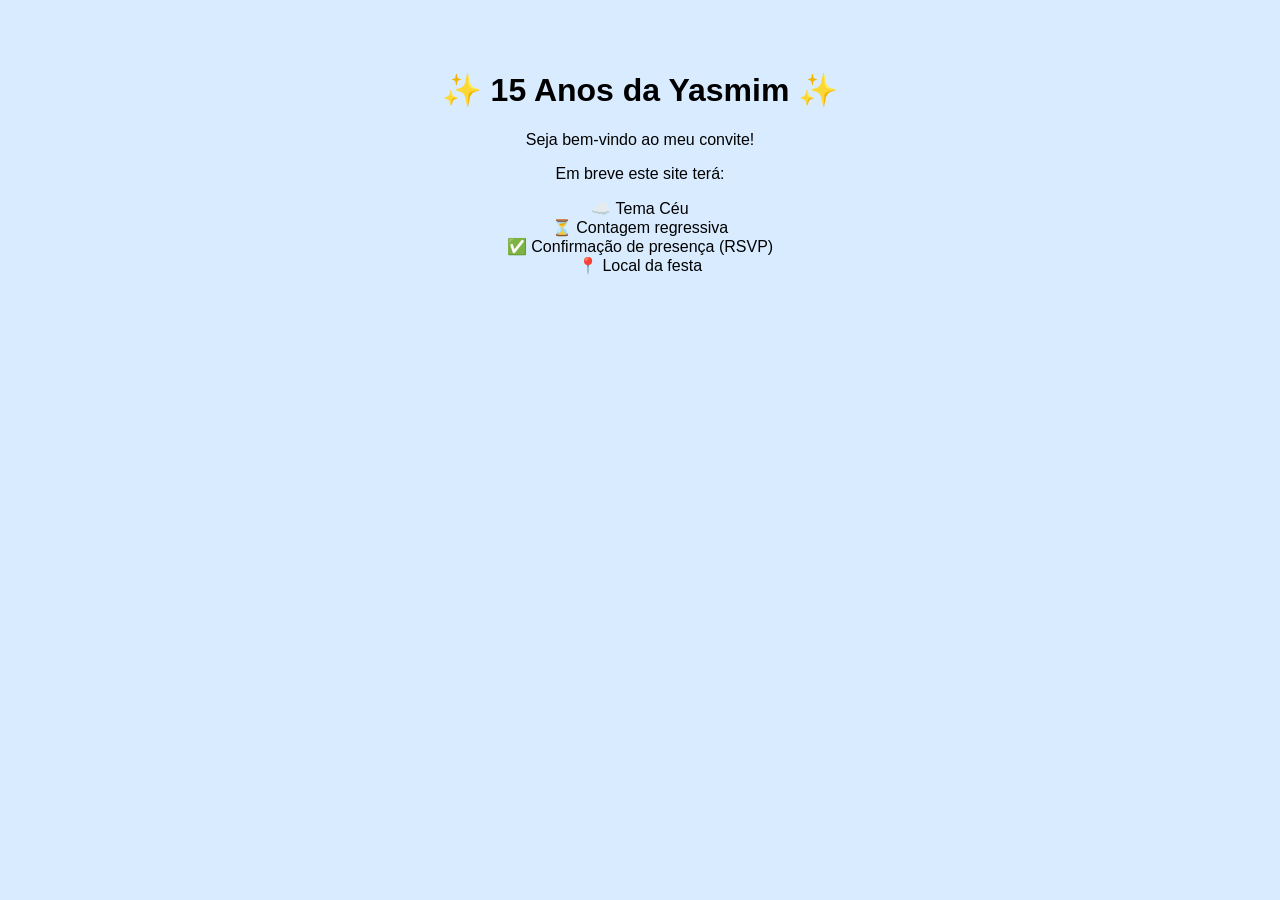
==== index.html @ 37d9892b "Create index.html" ====
<!DOCTYPE html>
<html lang="pt-BR">
<head>
<meta charset="UTF-8">
<meta name="viewport" content="width=device-width, initial-scale=1.0">
<title>15 Anos • Yasmim</title>
</head>

<body style="margin:0;background:#d9ecff;font-family:Arial,sans-serif;text-align:center;padding:50px;">

<h1>✨ 15 Anos da Yasmim ✨</h1>

<p>Seja bem-vindo ao meu convite!</p>

<p>Em breve este site terá:</p>

<p>☁️ Tema Céu<br>
⏳ Contagem regressiva<br>
✅ Confirmação de presença (RSVP)<br>
📍 Local da festa</p>

</body>
</html>
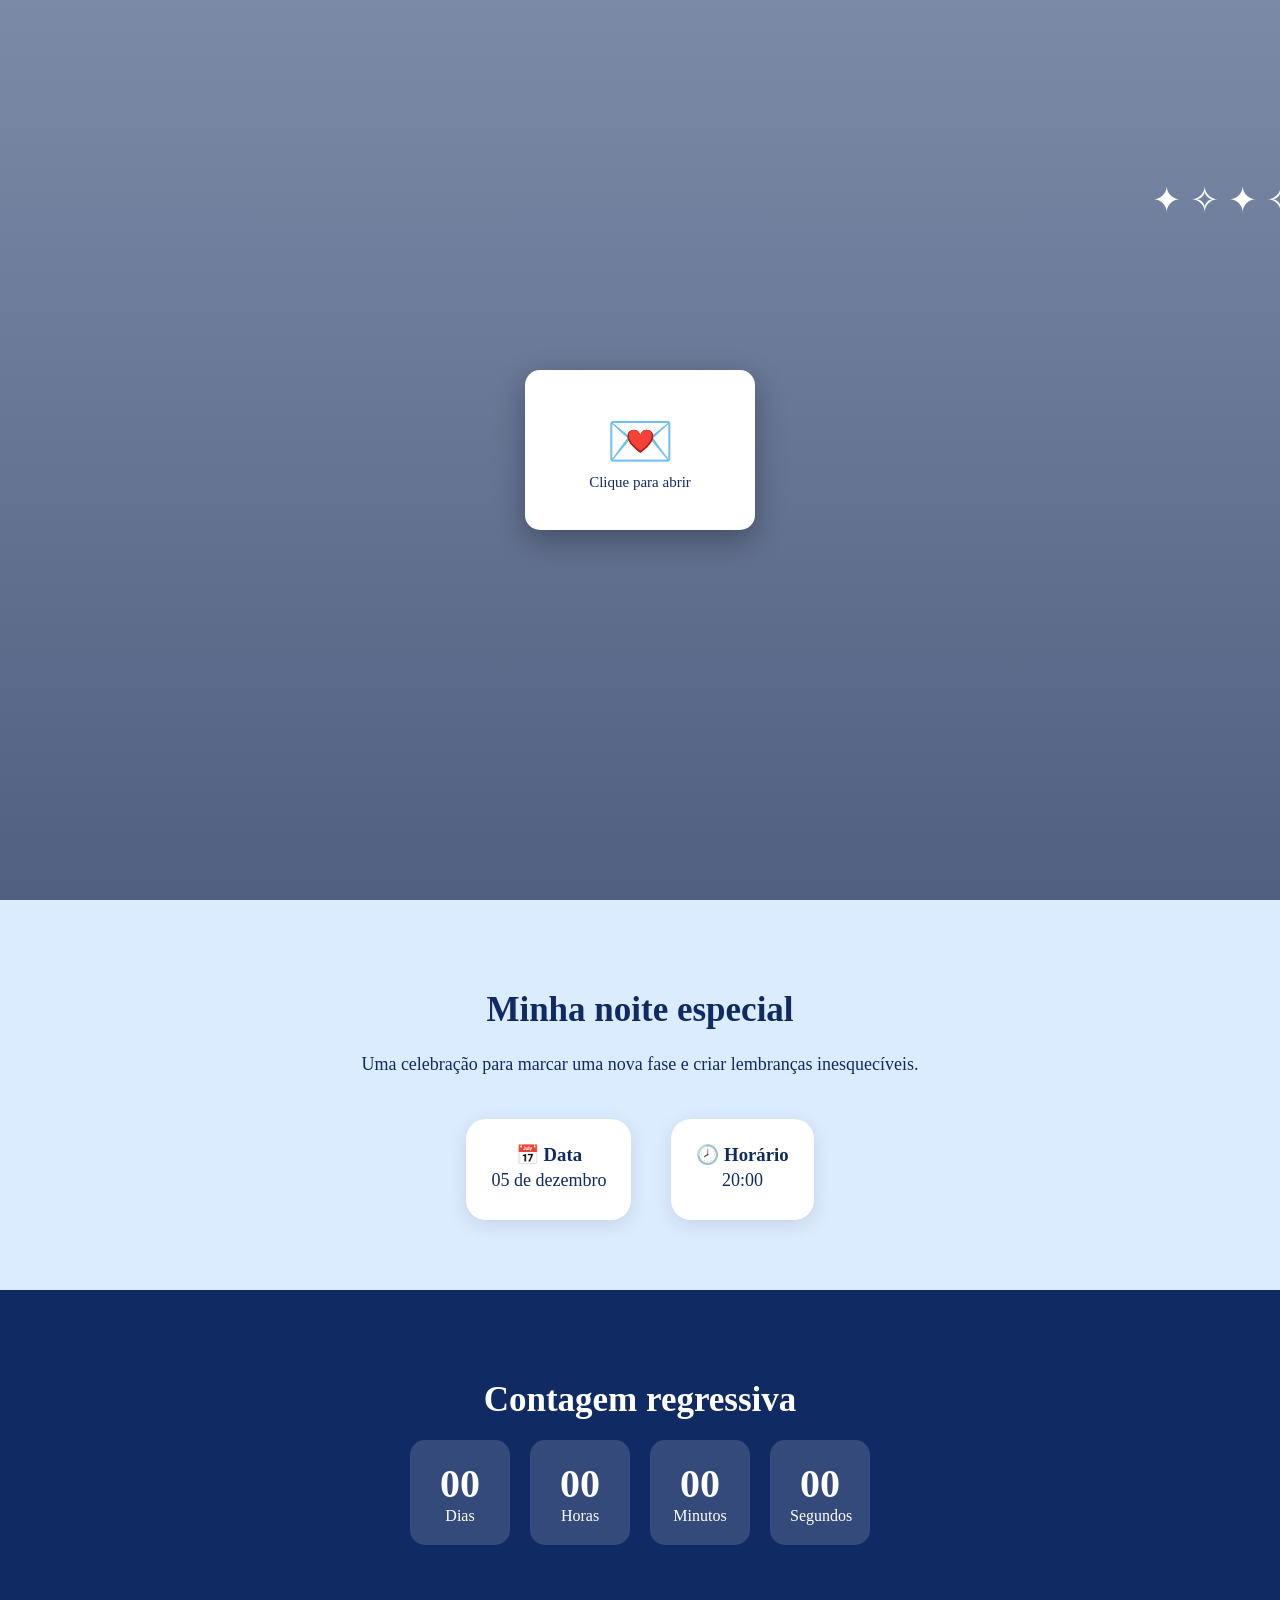
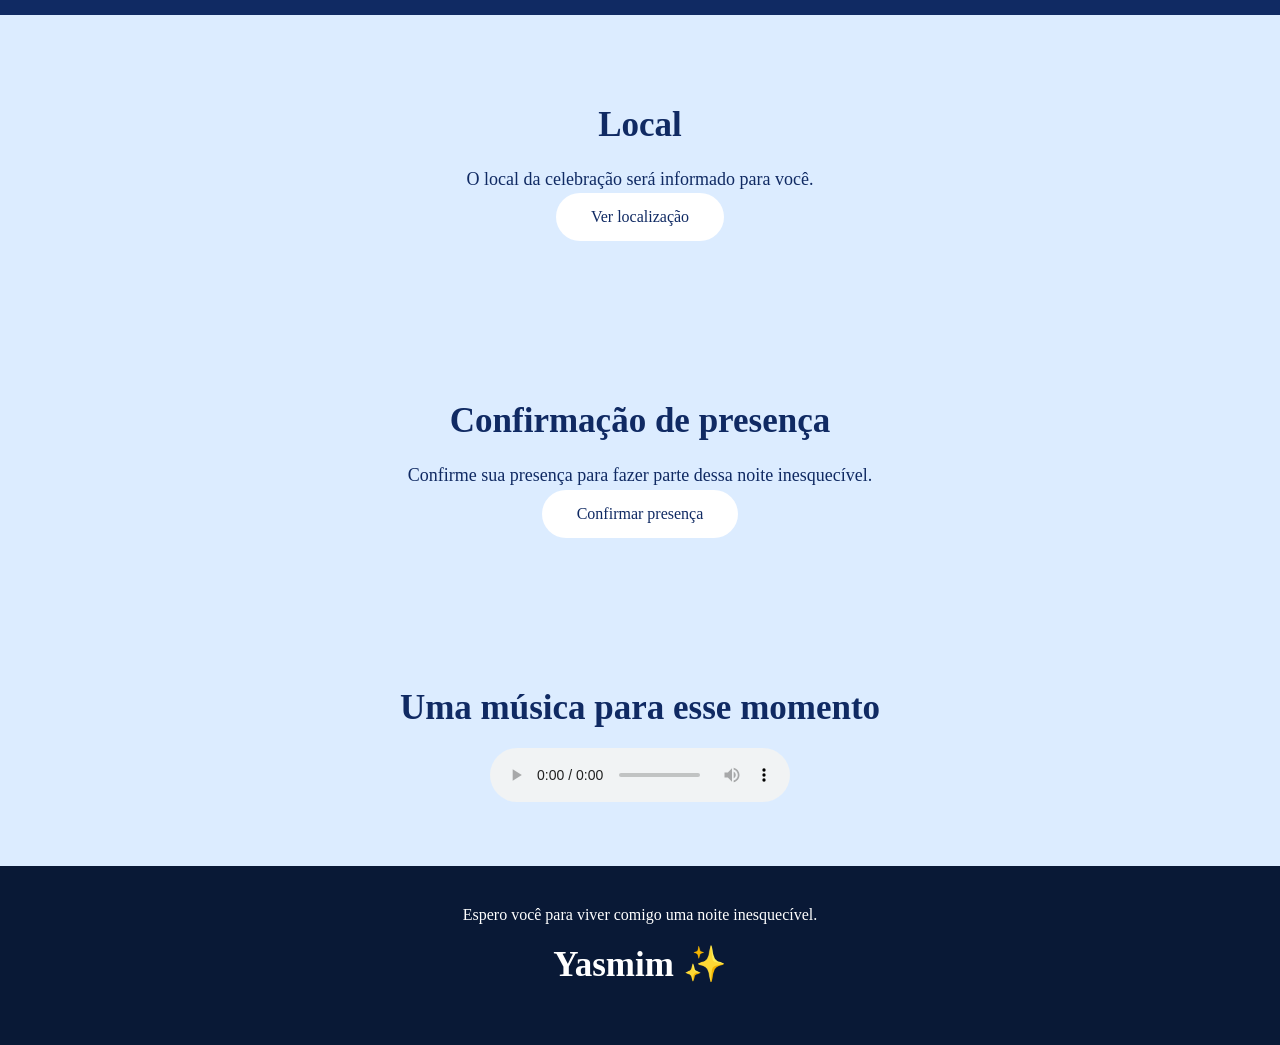
==== commit 5d1c66de: "Create index.html" ====
--- a/index.html
+++ b/index.html
@@ -1,23 +1,348 @@
 <!DOCTYPE html>
 <html lang="pt-BR">
+
 <head>
+
 <meta charset="UTF-8">
 <meta name="viewport" content="width=device-width, initial-scale=1.0">
-<title>15 Anos • Yasmim</title>
+
+<title>Yasmim | Meus 15 anos</title>
+
+<link rel="stylesheet" href="css/style.css">
+
 </head>
 
-<body style="margin:0;background:#d9ecff;font-family:Arial,sans-serif;text-align:center;padding:50px;">
-
-<h1>✨ 15 Anos da Yasmim ✨</h1>
-
-<p>Seja bem-vindo ao meu convite!</p>
-
-<p>Em breve este site terá:</p>
-
-<p>☁️ Tema Céu<br>
-⏳ Contagem regressiva<br>
-✅ Confirmação de presença (RSVP)<br>
-📍 Local da festa</p>
+
+<body>
+
+
+<!-- ABERTURA DO CONVITE -->
+
+<header class="inicio">
+
+
+<div class="ceu">
+
+<div class="estrelas"></div>
+
+<div class="nuvem nuvem1"></div>
+<div class="nuvem nuvem2"></div>
+<div class="nuvem nuvem3"></div>
+
+</div>
+
+
+
+<div class="envelope" onclick="abrirConvite()">
+
+<p>💌</p>
+
+<span>
+Clique para abrir
+</span>
+
+</div>
+
+
+
+
+<div class="conteudo escondido">
+
+
+<img src="imagens/monograma.png"
+class="monograma"
+alt="Monograma Yasmim">
+
+
+
+<h1>Yasmim</h1>
+
+
+<h2>Meus 15 anos</h2>
+
+
+
+<p>
+Uma noite iluminada por sonhos, marcada por memórias
+e cercada por pessoas especiais.
+</p>
+
+
+
+<a href="#convite" class="botao">
+Entrar no convite
+</a>
+
+
+
+</div>
+
+
+</header>
+
+
+
+
+
+<!-- DETALHES -->
+
+<section id="convite" class="secao">
+
+
+<h2>
+Minha noite especial
+</h2>
+
+
+
+<p>
+Uma celebração para marcar uma nova fase
+e criar lembranças inesquecíveis.
+</p>
+
+
+
+
+<div class="dados">
+
+
+<div>
+
+<h3>
+📅 Data
+</h3>
+
+<p>
+05 de dezembro
+</p>
+
+</div>
+
+
+
+
+<div>
+
+<h3>
+🕗 Horário
+</h3>
+
+<p>
+20:00
+</p>
+
+</div>
+
+
+
+</div>
+
+
+</section>
+
+
+
+
+
+
+<!-- CONTAGEM -->
+
+<section class="contador">
+
+
+<h2>
+Contagem regressiva
+</h2>
+
+
+
+<div class="tempo">
+
+
+<div>
+
+<span id="dias">
+00
+</span>
+
+<p>
+Dias
+</p>
+
+</div>
+
+
+
+<div>
+
+<span id="horas">
+00
+</span>
+
+<p>
+Horas
+</p>
+
+</div>
+
+
+
+
+<div>
+
+<span id="minutos">
+00
+</span>
+
+<p>
+Minutos
+</p>
+
+</div>
+
+
+
+<div>
+
+<span id="segundos">
+00
+</span>
+
+<p>
+Segundos
+</p>
+
+</div>
+
+
+</div>
+
+
+</section>
+
+
+
+
+
+
+
+<!-- LOCAL -->
+
+
+<section class="secao">
+
+
+<h2>
+Local
+</h2>
+
+
+<p>
+O local da celebração será informado para você.
+</p>
+
+
+<a href="#" class="botao">
+Ver localização
+</a>
+
+
+
+</section>
+
+
+
+
+
+
+
+<!-- RSVP -->
+
+
+<section class="secao confirmacao">
+
+
+<h2>
+Confirmação de presença
+</h2>
+
+
+<p>
+Confirme sua presença para fazer parte dessa noite inesquecível.
+</p>
+
+
+
+<a href="rsvp.html" class="botao">
+
+Confirmar presença
+
+</a>
+
+
+
+</section>
+
+
+
+
+
+
+
+<!-- MÚSICA -->
+
+
+<section class="musica">
+
+
+<h2>
+Uma música para esse momento
+</h2>
+
+
+<audio controls>
+
+<source src="musica/musica.mp3"
+type="audio/mpeg">
+
+Seu navegador não suporta áudio.
+
+</audio>
+
+
+</section>
+
+
+
+
+
+
+
+<!-- FINAL -->
+
+
+<footer>
+
+
+<p>
+Espero você para viver comigo uma noite inesquecível.
+</p>
+
+
+<h2>
+Yasmim ✨
+</h2>
+
+
+</footer>
+
+
+
+
+
+<script src="js/script.js"></script>
+
 
 </body>
+
 </html>
--- a/css/style.css
+++ b/css/style.css
@@ -0,0 +1,545 @@
+* {
+    margin: 0;
+    padding: 0;
+    box-sizing: border-box;
+    font-family: "Georgia", serif;
+}
+
+
+html {
+    scroll-behavior: smooth;
+}
+
+
+body {
+    background: #dcecff;
+    color: #102a63;
+    text-align: center;
+}
+
+
+
+/* CAPA */
+
+.inicio {
+
+    min-height: 100vh;
+
+    background:
+    linear-gradient(
+    rgba(5,20,60,.45),
+    rgba(5,20,60,.65)
+    ),
+    url("../imagens/fundo-ceu.jpg");
+
+    background-size: cover;
+    background-position: center;
+
+    display: flex;
+    align-items: center;
+    justify-content: center;
+
+    position: relative;
+
+    color: white;
+
+    overflow: hidden;
+
+}
+
+
+
+.conteudo {
+
+    max-width: 600px;
+    padding: 30px;
+
+    animation: aparecer 2s;
+
+}
+
+
+
+.monograma {
+
+    width: 150px;
+    margin-bottom: 20px;
+
+}
+
+
+
+h1 {
+
+    font-size: 70px;
+    font-weight: 400;
+    letter-spacing: 4px;
+
+}
+
+
+
+h2 {
+
+    font-size: 35px;
+    margin: 20px 0;
+
+}
+
+
+
+.conteudo p {
+
+    font-size: 20px;
+    line-height: 1.6;
+
+    margin: 25px 0;
+
+}
+
+
+
+
+/* BOTÕES */
+
+
+.botao {
+
+    display: inline-block;
+
+    padding: 15px 35px;
+
+    background: white;
+
+    color: #102a63;
+
+    text-decoration: none;
+
+    border-radius: 30px;
+
+    transition: .3s;
+
+}
+
+
+
+.botao:hover {
+
+    transform: scale(1.08);
+
+}
+
+
+
+
+/* ENVELOPE */
+
+
+.envelope {
+
+    width: 230px;
+    height: 160px;
+
+    background: white;
+
+    border-radius: 15px;
+
+    position: absolute;
+
+    z-index: 5;
+
+    display: flex;
+
+    flex-direction: column;
+
+    justify-content: center;
+
+    align-items: center;
+
+    cursor: pointer;
+
+    color: #102a63;
+
+    box-shadow:
+    0 10px 30px rgba(0,0,0,.3);
+
+}
+
+
+
+.envelope p {
+
+    font-size: 55px;
+
+}
+
+
+
+.envelope span {
+
+    font-size: 15px;
+
+}
+
+
+
+
+.escondido {
+
+    display: none;
+
+}
+
+
+
+
+/* ESTRELAS */
+
+
+.estrelas::before {
+
+    content:
+    "✦  ✧  ✦  ✧  ✦  ✧  ✦";
+
+    position: absolute;
+
+    top: 20%;
+
+    width: 100%;
+
+    color: white;
+
+    font-size: 35px;
+
+    animation: brilho 2s infinite alternate;
+
+}
+
+
+
+@keyframes brilho {
+
+    from {
+
+        opacity: .3;
+
+    }
+
+    to {
+
+        opacity: 1;
+
+    }
+
+}
+
+
+
+
+/* NUVENS */
+
+
+.nuvem {
+
+    position: absolute;
+
+    background: white;
+
+    width: 180px;
+
+    height: 60px;
+
+    border-radius: 50px;
+
+    opacity: .7;
+
+    animation: mover 30s linear infinite;
+
+}
+
+
+
+.nuvem1 {
+
+    top: 20%;
+
+    left: -200px;
+
+}
+
+
+
+.nuvem2 {
+
+    top: 50%;
+
+    left: -300px;
+
+    animation-duration: 40s;
+
+}
+
+
+
+.nuvem3 {
+
+    top: 75%;
+
+    left: -250px;
+
+    animation-duration: 35s;
+
+}
+
+
+
+
+@keyframes mover {
+
+    from {
+
+        transform: translateX(0);
+
+    }
+
+
+    to {
+
+        transform: translateX(120vw);
+
+    }
+
+}
+
+
+
+
+
+
+
+/* SEÇÕES */
+
+
+.secao {
+
+    padding: 70px 20px;
+
+}
+
+
+
+.secao p {
+
+    max-width: 600px;
+
+    margin: auto;
+
+    line-height: 1.6;
+
+    font-size: 18px;
+
+}
+
+
+
+
+.dados {
+
+    display: flex;
+
+    justify-content: center;
+
+    gap: 40px;
+
+    margin-top: 40px;
+
+}
+
+
+
+.dados div {
+
+    background: white;
+
+    padding: 25px;
+
+    border-radius: 20px;
+
+    box-shadow:
+    0 5px 20px rgba(0,0,0,.1);
+
+}
+
+
+
+
+
+
+
+/* CONTADOR */
+
+
+.contador {
+
+    background: #102a63;
+
+    color: white;
+
+    padding: 70px 20px;
+
+}
+
+
+
+.tempo {
+
+    display: flex;
+
+    justify-content: center;
+
+    flex-wrap: wrap;
+
+    gap: 20px;
+
+}
+
+
+
+.tempo div {
+
+    background:
+    rgba(255,255,255,.15);
+
+    width: 100px;
+
+    padding: 20px;
+
+    border-radius: 15px;
+
+}
+
+
+
+.tempo span {
+
+    font-size: 40px;
+
+    font-weight: bold;
+
+}
+
+
+
+
+
+
+/* MÚSICA */
+
+
+.musica {
+
+    padding: 60px 20px;
+
+}
+
+
+
+
+
+
+
+/* RODAPÉ */
+
+
+footer {
+
+    background: #091936;
+
+    color: white;
+
+    padding: 40px 20px;
+
+}
+
+
+
+
+
+/* ANIMAÇÃO */
+
+
+@keyframes aparecer {
+
+    from {
+
+        opacity: 0;
+
+        transform: translateY(30px);
+
+    }
+
+
+    to {
+
+        opacity: 1;
+
+        transform: translateY(0);
+
+    }
+
+}
+
+
+
+
+
+
+
+/* CELULAR */
+
+
+@media(max-width:600px){
+
+
+h1 {
+
+    font-size: 50px;
+
+}
+
+
+
+h2 {
+
+    font-size: 28px;
+
+}
+
+
+
+.dados {
+
+    flex-direction: column;
+
+    align-items: center;
+
+}
+
+
+
+.tempo div {
+
+    width: 80px;
+
+}
+
+
+
+.monograma {
+
+    width: 120px;
+
+}
+
+
+}|
